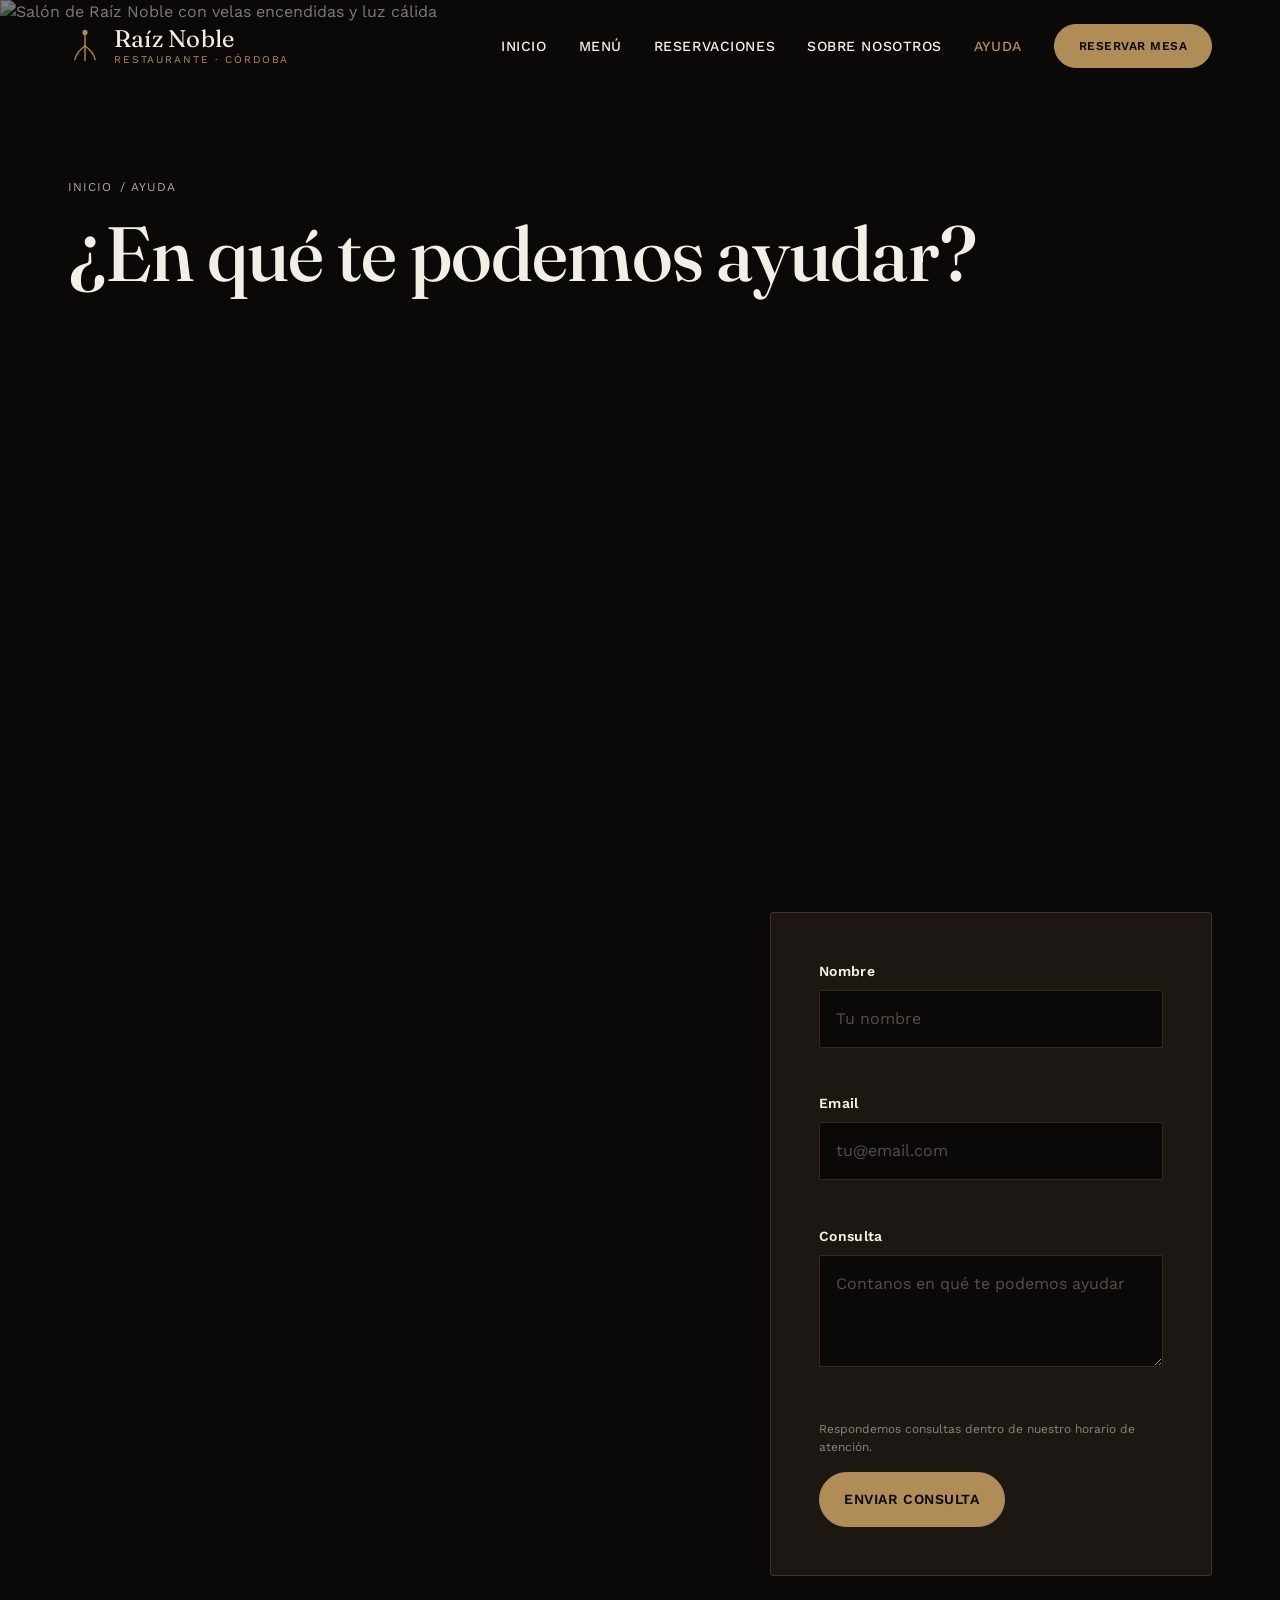
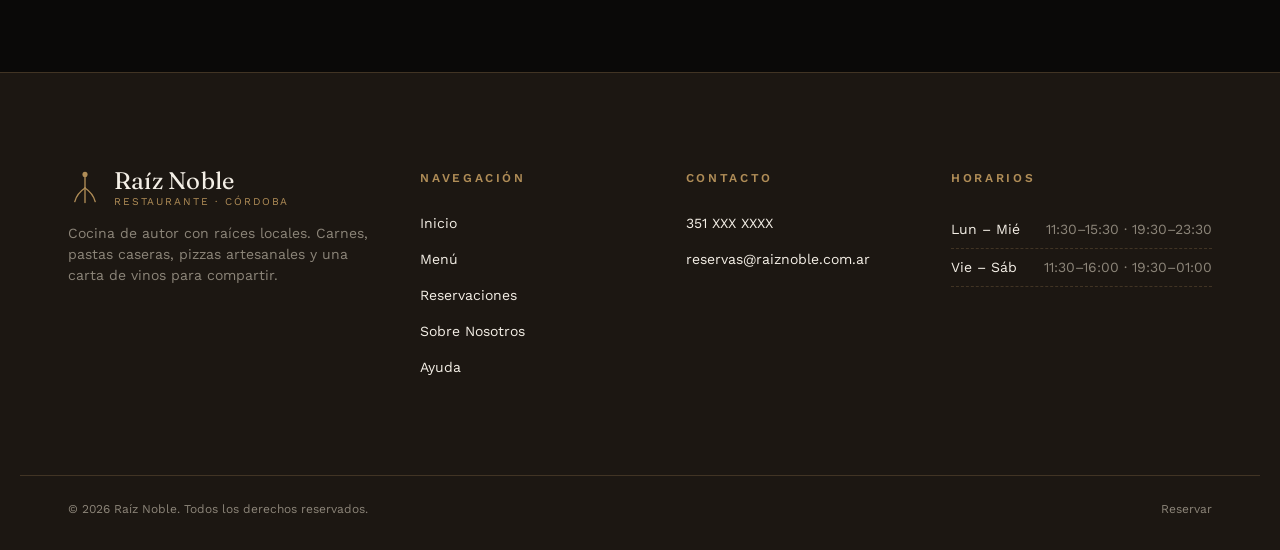
==== pages/ayuda.html @ 0150bbfa "Paginas de Reservaciones, Sobre Nosotros y Ayuda (FAQ + contacto)" ====
<!DOCTYPE html>
<html lang="es-AR">
<head>
  <meta charset="UTF-8">
  <meta name="viewport" content="width=device-width, initial-scale=1.0">
  <title>Ayuda — Raíz Noble | Preguntas frecuentes y contacto</title>
  <meta name="description" content="Respuestas a las preguntas más frecuentes sobre reservas, cancelaciones, opciones vegetarianas, delivery, medios de pago y eventos privados en Raíz Noble.">
  <meta name="robots" content="index, follow">
  <link rel="canonical" href="https://www.raiznoble.com.ar/pages/ayuda.html">

  <meta property="og:type" content="website">
  <meta property="og:site_name" content="Raíz Noble">
  <meta property="og:title" content="Ayuda — Raíz Noble">
  <meta property="og:description" content="Preguntas frecuentes y contacto directo con Raíz Noble.">
  <meta property="og:image" content="../assets/img/salon-restaurante.webp">
  <meta property="og:locale" content="es_AR">

  <link rel="icon" type="image/svg+xml" href="data:image/svg+xml,%3Csvg xmlns='http://www.w3.org/2000/svg' viewBox='0 0 40 40'%3E%3Crect width='40' height='40' rx='8' fill='%230a0908'/%3E%3Cpath d='M20 8 L20 20' stroke='%23b08d57' stroke-width='2' stroke-linecap='round'/%3E%3Cpath d='M20 20 C14 24 11 28 9 34' stroke='%23b08d57' stroke-width='2' stroke-linecap='round' fill='none'/%3E%3Cpath d='M20 20 C26 24 29 28 31 34' stroke='%23b08d57' stroke-width='2' stroke-linecap='round' fill='none'/%3E%3C/svg%3E">

  <link rel="preconnect" href="https://fonts.googleapis.com">
  <link rel="preconnect" href="https://fonts.gstatic.com" crossorigin>
  <link href="https://fonts.googleapis.com/css2?family=Fraunces:ital,opsz,wght@0,9..144,400;0,9..144,500;0,9..144,600;1,9..144,500&family=Work+Sans:wght@400;500;600;700&display=swap" rel="stylesheet">

  <link rel="stylesheet" href="../assets/css/main.css">
  <noscript><style>.reveal, .divisor-raiz { opacity: 1 !important; transform: none !important; } .reveal path, .divisor-raiz path { stroke-dashoffset: 0 !important; } .divisor-raiz circle { opacity: 1 !important; }</style></noscript>

  <script type="application/ld+json">
  {
    "@context": "https://schema.org",
    "@type": "FAQPage",
    "mainEntity": [
      { "@type": "Question", "name": "¿Cómo puedo reservar una mesa?", "acceptedAnswer": { "@type": "Answer", "text": "Podés reservar completando el formulario en la sección Reservaciones, o llamándonos por teléfono dentro de nuestro horario de atención." } },
      { "@type": "Question", "name": "¿Tienen opciones vegetarianas?", "acceptedAnswer": { "@type": "Answer", "text": "Sí, contamos con alternativas vegetarianas marcadas en el menú y opciones adaptables según disponibilidad." } },
      { "@type": "Question", "name": "¿Hacen delivery o take away?", "acceptedAnswer": { "@type": "Answer", "text": "Ofrecemos take away durante todo nuestro horario de cocina. Para delivery, te recomendamos consultar disponibilidad por teléfono." } }
    ]
  }
  </script>
</head>
<body>
  <a class="sr-only" href="#contenido-principal">Saltar al contenido principal</a>

  <header class="header" data-header>
    <div class="header__inner">
      <a class="marca" href="../index.html">
        <svg class="marca__icono" viewBox="0 0 40 40" fill="none" aria-hidden="true" focusable="false">
          <path d="M20 4 L20 20" stroke="currentColor" stroke-width="1.6" stroke-linecap="round"/>
          <path d="M20 20 C14 24 10 28 8 36" stroke="currentColor" stroke-width="1.6" stroke-linecap="round"/>
          <path d="M20 20 C26 24 30 28 32 36" stroke="currentColor" stroke-width="1.6" stroke-linecap="round"/>
          <path d="M20 20 C20 26 20 31 20 37" stroke="currentColor" stroke-width="1.6" stroke-linecap="round"/>
          <circle cx="20" cy="4" r="3" fill="currentColor"/>
        </svg>
        <span class="marca__texto">
          <span class="marca__nombre">Raíz Noble</span>
          <span class="marca__lema">Restaurante · Córdoba</span>
        </span>
      </a>
      <button class="nav-toggle" data-nav-toggle type="button" aria-expanded="false" aria-controls="nav-principal" aria-label="Abrir menú de navegación">
        <span class="nav-toggle__linea"></span>
      </button>
      <nav class="nav" id="nav-principal" data-nav aria-label="Navegación principal">
        <ul class="nav__lista">
          <li><a class="nav__link" href="../index.html">Inicio</a></li>
          <li><a class="nav__link" href="menu.html">Menú</a></li>
          <li><a class="nav__link" href="reservaciones.html">Reservaciones</a></li>
          <li><a class="nav__link" href="sobre-nosotros.html">Sobre Nosotros</a></li>
          <li><a class="nav__link" href="ayuda.html" aria-current="page">Ayuda</a></li>
          <li class="nav__cta"><a class="boton boton--sm" href="reservaciones.html">Reservar mesa</a></li>
        </ul>
      </nav>
    </div>
  </header>

  <main id="contenido-principal">
    <section class="pagina-hero" style="min-height: 40vh;">
      <div class="pagina-hero__media">
        <img src="../assets/img/salon-restaurante.webp" alt="Salón de Raíz Noble con velas encendidas y luz cálida" width="736" height="1308" fetchpriority="high">
      </div>
      <div class="pagina-hero__degrade" aria-hidden="true"></div>
      <div class="pagina-hero__contenido">
        <p class="pagina-hero__migas"><a href="../index.html">Inicio</a> / Ayuda</p>
        <h1>¿En qué te podemos ayudar?</h1>
      </div>
    </section>

    <section class="seccion">
      <div class="contenedor">
        <div class="ayuda-layout">

          <div>
            <div class="encabezado-seccion reveal">
              <p class="eyebrow">Preguntas frecuentes</p>
              <h2>Todo lo que necesitás saber</h2>
            </div>

            <div class="acordeon reveal">
              <div class="acordeon-item" data-acordeon-item>
                <button class="acordeon-item__pregunta" data-acordeon-pregunta type="button" aria-expanded="false">
                  <span>¿Cómo puedo reservar una mesa?</span>
                  <span class="acordeon-item__icono" aria-hidden="true"></span>
                </button>
                <div class="acordeon-item__respuesta"><div><p>Podés reservar completando el formulario en la sección Reservaciones, o llamándonos al 351 XXX XXXX dentro de nuestro horario de atención. Te confirmamos por teléfono o email.</p></div></div>
              </div>

              <div class="acordeon-item" data-acordeon-item>
                <button class="acordeon-item__pregunta" data-acordeon-pregunta type="button" aria-expanded="false">
                  <span>¿Puedo cancelar o modificar mi reserva?</span>
                  <span class="acordeon-item__icono" aria-hidden="true"></span>
                </button>
                <div class="acordeon-item__respuesta"><div><p>Sí, escribinos o llamanos con la mayor anticipación posible para liberar la mesa y ayudar a otros comensales. No cobramos penalidad por cancelación.</p></div></div>
              </div>

              <div class="acordeon-item" data-acordeon-item>
                <button class="acordeon-item__pregunta" data-acordeon-pregunta type="button" aria-expanded="false">
                  <span>¿Tienen opciones vegetarianas o para alergias?</span>
                  <span class="acordeon-item__icono" aria-hidden="true"></span>
                </button>
                <div class="acordeon-item__respuesta"><div><p>Sí, contamos con alternativas vegetarianas marcadas en el menú con el ícono "V" y opciones adaptables según disponibilidad. Contale a tu mozo sobre cualquier alergia antes de pedir.</p></div></div>
              </div>

              <div class="acordeon-item" data-acordeon-item>
                <button class="acordeon-item__pregunta" data-acordeon-pregunta type="button" aria-expanded="false">
                  <span>¿Hacen delivery o take away?</span>
                  <span class="acordeon-item__icono" aria-hidden="true"></span>
                </button>
                <div class="acordeon-item__respuesta"><div><p>Ofrecemos take away durante todo nuestro horario de cocina. Para delivery, te recomendamos consultarnos disponibilidad por teléfono según la zona.</p></div></div>
              </div>

              <div class="acordeon-item" data-acordeon-item>
                <button class="acordeon-item__pregunta" data-acordeon-pregunta type="button" aria-expanded="false">
                  <span>¿Qué medios de pago aceptan?</span>
                  <span class="acordeon-item__icono" aria-hidden="true"></span>
                </button>
                <div class="acordeon-item__respuesta"><div><p>Aceptamos efectivo, tarjetas de débito y crédito, y las principales billeteras virtuales. Consultá promociones bancarias vigentes con tu mozo.</p></div></div>
              </div>

              <div class="acordeon-item" data-acordeon-item>
                <button class="acordeon-item__pregunta" data-acordeon-pregunta type="button" aria-expanded="false">
                  <span>¿Tienen estacionamiento?</span>
                  <span class="acordeon-item__icono" aria-hidden="true"></span>
                </button>
                <div class="acordeon-item__respuesta"><div><p>Contamos con convenio con un estacionamiento cercano. Preguntá en recepción al llegar para conocer la ubicación exacta.</p></div></div>
              </div>

              <div class="acordeon-item" data-acordeon-item>
                <button class="acordeon-item__pregunta" data-acordeon-pregunta type="button" aria-expanded="false">
                  <span>¿Organizan eventos privados o empresariales?</span>
                  <span class="acordeon-item__icono" aria-hidden="true"></span>
                </button>
                <div class="acordeon-item__respuesta"><div><p>Sí, tenemos espacios para grupos y eventos privados. Escribinos por email contándonos la cantidad de invitados y la fecha, y armamos una propuesta a medida.</p></div></div>
              </div>

              <div class="acordeon-item" data-acordeon-item>
                <button class="acordeon-item__pregunta" data-acordeon-pregunta type="button" aria-expanded="false">
                  <span>¿Hay algún código de vestimenta?</span>
                  <span class="acordeon-item__icono" aria-hidden="true"></span>
                </button>
                <div class="acordeon-item__respuesta"><div><p>No exigimos un código de vestimenta formal, pero recomendamos un estilo casual elegante, especialmente para las cenas de fin de semana.</p></div></div>
              </div>
            </div>
          </div>

          <div>
            <div class="encabezado-seccion reveal">
              <p class="eyebrow">Contacto directo</p>
              <h2>¿No encontraste tu respuesta?</h2>
              <p class="lead">Escribinos y te respondemos a la brevedad dentro de nuestro horario de atención.</p>
            </div>

            <div class="grilla-contacto reveal" style="margin-bottom: 2rem;">
              <div class="tarjeta-info">
                <svg class="tarjeta-info__icono" viewBox="0 0 24 24" fill="none" aria-hidden="true"><path d="M4 5c0 8 7 15 15 15l2-4-6-2-1.5 2C11 14.5 9.5 13 8 11l2-1.5L8 4 4 5Z" stroke="currentColor" stroke-width="1.4" stroke-linejoin="round"/></svg>
                <div>
                  <p class="tarjeta-info__titulo">Teléfono</p>
                  <p class="tarjeta-info__valor"><a href="tel:+54351XXXXXXX">351 XXX XXXX</a></p>
                </div>
              </div>
              <div class="tarjeta-info">
                <svg class="tarjeta-info__icono" viewBox="0 0 24 24" fill="none" aria-hidden="true"><path d="M4 20l1.3-3.8A7.6 7.6 0 1 1 8.9 19L4 20Z" stroke="currentColor" stroke-width="1.4" stroke-linejoin="round"/></svg>
                <div>
                  <p class="tarjeta-info__titulo">WhatsApp</p>
                  <p class="tarjeta-info__valor"><a href="https://wa.me/54351XXXXXXX" target="_blank" rel="noopener">Escribinos</a></p>
                </div>
              </div>
            </div>

            <form class="formulario" data-formulario novalidate>
              <div class="formulario__grid">
                <div class="campo formulario__grupo formulario__grupo--completo" data-campo="nombre">
                  <label class="campo__label" for="nombre-ayuda">Nombre</label>
                  <input class="campo__control" type="text" id="nombre-ayuda" name="nombre" placeholder="Tu nombre" required>
                  <span class="campo__error" data-campo-error></span>
                </div>
                <div class="campo formulario__grupo formulario__grupo--completo" data-campo="email">
                  <label class="campo__label" for="email-ayuda">Email</label>
                  <input class="campo__control" type="email" id="email-ayuda" name="email" placeholder="tu@email.com" required>
                  <span class="campo__error" data-campo-error></span>
                </div>
                <div class="campo formulario__grupo formulario__grupo--completo" data-campo="mensaje">
                  <label class="campo__label" for="mensaje-ayuda">Consulta</label>
                  <textarea class="campo__control" id="mensaje-ayuda" name="mensaje" placeholder="Contanos en qué te podemos ayudar" required></textarea>
                  <span class="campo__error" data-campo-error></span>
                </div>
              </div>
              <div class="formulario__pie">
                <p class="formulario__nota">Respondemos consultas dentro de nuestro horario de atención.</p>
                <button class="boton" type="submit">Enviar consulta</button>
              </div>
              <div class="formulario__mensaje-estado" data-mensaje-estado role="status" aria-live="polite"></div>
            </form>
          </div>

        </div>
      </div>
    </section>
  </main>

  <footer class="footer">
    <div class="footer__grid">
      <div class="footer__marca">
        <a class="marca" href="../index.html">
          <svg class="marca__icono" viewBox="0 0 40 40" fill="none" aria-hidden="true" focusable="false">
            <path d="M20 4 L20 20" stroke="currentColor" stroke-width="1.6" stroke-linecap="round"/>
            <path d="M20 20 C14 24 10 28 8 36" stroke="currentColor" stroke-width="1.6" stroke-linecap="round"/>
            <path d="M20 20 C26 24 30 28 32 36" stroke="currentColor" stroke-width="1.6" stroke-linecap="round"/>
            <path d="M20 20 C20 26 20 31 20 37" stroke="currentColor" stroke-width="1.6" stroke-linecap="round"/>
            <circle cx="20" cy="4" r="3" fill="currentColor"/>
          </svg>
          <span class="marca__texto">
            <span class="marca__nombre">Raíz Noble</span>
            <span class="marca__lema">Restaurante · Córdoba</span>
          </span>
        </a>
        <p class="footer__descripcion">Cocina de autor con raíces locales. Carnes, pastas caseras, pizzas artesanales y una carta de vinos para compartir.</p>
      </div>
      <nav aria-label="Enlaces del sitio">
        <p class="footer__titulo">Navegación</p>
        <ul class="footer__lista">
          <li><a class="footer__link" href="../index.html">Inicio</a></li>
          <li><a class="footer__link" href="menu.html">Menú</a></li>
          <li><a class="footer__link" href="reservaciones.html">Reservaciones</a></li>
          <li><a class="footer__link" href="sobre-nosotros.html">Sobre Nosotros</a></li>
          <li><a class="footer__link" href="ayuda.html">Ayuda</a></li>
        </ul>
      </nav>
      <div>
        <p class="footer__titulo">Contacto</p>
        <ul class="footer__lista">
          <li><a class="footer__link" href="tel:+54351XXXXXXX">351 XXX XXXX</a></li>
          <li><a class="footer__link" href="mailto:reservas@raiznoble.com.ar">reservas@raiznoble.com.ar</a></li>
        </ul>
      </div>
      <div>
        <p class="footer__titulo">Horarios</p>
        <div class="horario-lista">
          <div class="horario-lista__fila"><span class="horario-lista__dia">Lun – Mié</span><span class="horario-lista__hora">11:30–15:30 · 19:30–23:30</span></div>
          <div class="horario-lista__fila"><span class="horario-lista__dia">Vie – Sáb</span><span class="horario-lista__hora">11:30–16:00 · 19:30–01:00</span></div>
        </div>
      </div>
    </div>
    <div class="footer__base">
      <p>&copy; <span data-anio>2026</span> Raíz Noble. Todos los derechos reservados.</p>
      <div class="footer__base-links">
        <a href="reservaciones.html">Reservar</a>
      </div>
    </div>
  </footer>

  <script src="../assets/js/main.js" defer></script>
</body>
</html>
---- assets/css/main.css ----
/* ============================================================
   Raíz Noble — CSS compilado desde /assets/scss (main.scss)
   No editar directamente: modificar los partials .scss y recompilar
   con: sass assets/scss/main.scss assets/css/main.css --style=compressed
   ============================================================ */

/* ---------- RESET ---------- */
*, *::before, *::after { box-sizing: border-box; margin: 0; padding: 0; }
html { scroll-behavior: smooth; -webkit-text-size-adjust: 100%; }
@media (prefers-reduced-motion: reduce) {
  html { scroll-behavior: auto; }
  *, *::before, *::after {
    animation-duration: .01ms !important;
    animation-iteration-count: 1 !important;
    transition-duration: .01ms !important;
    scroll-behavior: auto !important;
  }
}
body {
  min-height: 100vh;
  font-family: 'Work Sans', -apple-system, BlinkMacSystemFont, 'Segoe UI', sans-serif;
  background-color: #0a0908;
  color: #f4efe6;
  line-height: 1.5;
  -webkit-font-smoothing: antialiased;
}
img, picture, svg { max-width: 100%; display: block; }
a { color: inherit; }
ul, ol { list-style: none; }
button, input, select, textarea { font: inherit; color: inherit; }
button { cursor: pointer; }
table { border-collapse: collapse; }
:target { scroll-margin-top: 6rem; }

/* ---------- TIPOGRAFÍA ---------- */
h1, h2, h3, h4 {
  font-family: 'Fraunces', Georgia, 'Times New Roman', serif;
  font-weight: 600;
  line-height: 1.1;
  letter-spacing: -.01em;
  color: #f4efe6;
}
h1 { font-size: clamp(3.75rem, 6vw, 5rem); font-weight: 500; }
h2 { font-size: clamp(2.75rem, 4.5vw, 3.75rem); }
h3 { font-size: clamp(1.5rem, 2.5vw, 2rem); }
h4 { font-size: 1.125rem; font-weight: 600; }
p { max-width: 62ch; }
.texto-italica { font-style: italic; }
.texto-acento { color: #b08d57; }
.texto-atenuado { color: #8c8579; }
.eyebrow {
  font-family: 'Work Sans', sans-serif;
  font-size: .75rem;
  font-weight: 600;
  letter-spacing: .22em;
  text-transform: uppercase;
  color: #b08d57;
  display: inline-flex;
  align-items: center;
  gap: .5rem;
  margin-bottom: 1rem;
}
.eyebrow::before { content: ''; width: 28px; height: 1px; background: currentColor; }
.lead { font-size: 1.125rem; color: #8c8579; max-width: 56ch; line-height: 1.75; }
.sr-only, .visually-hidden {
  position: absolute; width: 1px; height: 1px; padding: 0; margin: -1px;
  overflow: hidden; clip: rect(0,0,0,0); white-space: nowrap; border: 0;
}

/* ---------- UTILIDADES ---------- */
.contenedor { width: 100%; max-width: 1240px; margin-inline: auto; padding-inline: 1.5rem; }
.contenedor--angosto { width: 100%; max-width: 760px; margin-inline: auto; padding-inline: 1.5rem; }
@media (min-width: 1024px) {
  .contenedor, .contenedor--angosto { padding-inline: 3rem; }
}
.seccion { padding-block: 6rem; }
@media (max-width: 767px) { .seccion { padding-block: 3rem; } }
.seccion--clara { background: #f4efe6; color: #0a0908; }
.seccion--clara h1, .seccion--clara h2, .seccion--clara h3, .seccion--clara h4 { color: #0a0908; }
.seccion--clara .texto-atenuado { color: #55504a; }
.seccion--alterna { background: #1c1712; }
.encabezado-seccion { max-width: 42rem; margin-bottom: 4rem; }
.encabezado-seccion--centrado { margin-inline: auto; text-align: center; }
.reveal {
  opacity: 0; transform: translateY(28px);
  transition: opacity 1s cubic-bezier(.16,1,.3,1), transform 1s cubic-bezier(.16,1,.3,1);
}
.reveal.is-visible { opacity: 1; transform: translateY(0); }
@media (prefers-reduced-motion: reduce) { .reveal { opacity: 1; transform: none; transition: none; } }
.reveal-retraso-1 { transition-delay: .1s; }
.reveal-retraso-2 { transition-delay: .2s; }
.reveal-retraso-3 { transition-delay: .3s; }
.reveal-retraso-4 { transition-delay: .4s; }
.reveal-retraso-5 { transition-delay: .5s; }
.reveal-retraso-6 { transition-delay: .6s; }

/* ---------- ANIMACIONES / FIRMA VISUAL ---------- */
.divisor-raiz { display: block; width: 100%; height: auto; margin-block: 3rem; color: #b08d57; }
.divisor-raiz path {
  fill: none; stroke: currentColor; stroke-width: 1.4; stroke-linecap: round;
  stroke-dasharray: 1400; stroke-dashoffset: 1400;
  transition: stroke-dashoffset 2.2s cubic-bezier(.16,1,.3,1);
}
.divisor-raiz circle { opacity: 0; transition: opacity .6s ease 1.6s; fill: #b08d57; }
.divisor-raiz.is-visible path { stroke-dashoffset: 0; }
.divisor-raiz.is-visible circle { opacity: 1; }
@media (prefers-reduced-motion: reduce) {
  .divisor-raiz path { stroke-dashoffset: 0; transition: none; }
  .divisor-raiz circle { opacity: 1; transition: none; }
}
@keyframes brasa { 0%, 100% { opacity: .55; } 50% { opacity: 1; } }
.punto-brasa { animation: brasa 2.4s ease-in-out infinite; }
@keyframes flotar { 0%, 100% { transform: translateY(0); } 50% { transform: translateY(10px); } }
.indicador-scroll { animation: flotar 2.6s ease-in-out infinite; }
@keyframes deriva {
  0% { transform: translate(0,0) scale(1); }
  50% { transform: translate(-2%,-3%) scale(1.04); }
  100% { transform: translate(0,0) scale(1); }
}
.fondo-deriva { animation: deriva 18s ease-in-out infinite; }
@media (prefers-reduced-motion: reduce) {
  .indicador-scroll, .fondo-deriva { animation: none; }
}

/* ---------- HEADER / NAV ---------- */
.header {
  position: fixed; inset-inline: 0; top: 0; z-index: 100; padding-block: 1.5rem;
  transition: background-color .4s cubic-bezier(.4,0,.2,1), padding .4s cubic-bezier(.4,0,.2,1), box-shadow .4s cubic-bezier(.4,0,.2,1);
}
.header__inner {
  width: 100%; max-width: 1240px; margin-inline: auto; padding-inline: 1.5rem;
  display: flex; justify-content: space-between; align-items: center; gap: 1.5rem;
}
@media (min-width: 1024px) { .header__inner { padding-inline: 3rem; } }
.header.is-scrolled {
  background: rgba(10,9,8,.92); backdrop-filter: blur(10px); padding-block: .75rem;
  box-shadow: 0 8px 24px rgba(0,0,0,.35); border-bottom: 1px solid rgba(176,141,87,.25);
}
/* El backdrop-filter crea un "containing block" para hijos position:fixed
   (el nav mobile), rompiendo el overlay de pantalla completa del menú.
   Se desactiva solo en mobile/tablet, donde .nav usa position:fixed. */
@media (max-width: 1023px) {
  .header.is-scrolled { backdrop-filter: none; }
}
.marca { display: flex; align-items: center; gap: .75rem; text-decoration: none; color: #f4efe6; }
.marca__icono { width: 34px; height: 34px; color: #b08d57; flex-shrink: 0; }
.marca__texto { display: flex; flex-direction: column; line-height: 1; }
.marca__nombre { font-family: 'Fraunces', serif; font-size: 1.5rem; letter-spacing: .01em; }
.marca__lema { font-size: .65rem; letter-spacing: .18em; text-transform: uppercase; color: #b08d57; margin-top: .25rem; }
@media (min-width: 1024px) {
  .nav { display: flex; justify-content: flex-end; align-items: center; gap: 3rem; }
}
@media (max-width: 1023px) {
  .nav {
    position: fixed; inset: 0; top: 0; background: #0a0908; padding: 6.5rem 2rem 2rem;
    transform: translateX(100%); transition: transform .4s cubic-bezier(.4,0,.2,1); overflow-y: auto;
  }
  .nav.is-abierto { transform: translateX(0); }
}
.nav__lista { display: flex; align-items: center; gap: 2rem; }
@media (max-width: 1023px) {
  .nav__lista { flex-direction: column; align-items: flex-start; gap: 1.5rem; }
}
.nav__link {
  font-size: .875rem; letter-spacing: .04em; text-transform: uppercase; font-weight: 500;
  text-decoration: none; color: #f4efe6; position: relative;
}
.nav__link::after {
  content: ''; position: absolute; left: 0; bottom: -.2em; width: 100%; height: 1px;
  background: #b08d57; transform: scaleX(0); transform-origin: right; transition: transform .4s cubic-bezier(.4,0,.2,1);
}
.nav__link:hover::after, .nav__link:focus-visible::after { transform: scaleX(1); transform-origin: left; }
@media (max-width: 1023px) {
  .nav__link { font-family: 'Fraunces', serif; font-size: 2rem; text-transform: none; letter-spacing: 0; }
}
.nav__link[aria-current='page'] { color: #b08d57; }
@media (max-width: 1023px) { .nav__cta { margin-top: 2rem; } }
.nav-toggle {
  border: 1px solid rgba(176,141,87,.25); background: none; cursor: pointer; padding: 0;
  display: none; position: relative; z-index: 300; width: 42px; height: 42px; border-radius: 50%;
}
@media (max-width: 1023px) { .nav-toggle { display: flex; align-items: center; justify-content: center; } }
.nav-toggle__linea, .nav-toggle__linea::before, .nav-toggle__linea::after {
  width: 18px; height: 1.5px; background: #f4efe6; transition: transform .2s ease, opacity .2s ease;
}
.nav-toggle__linea { position: relative; }
.nav-toggle__linea::before, .nav-toggle__linea::after { content: ''; position: absolute; left: 0; }
.nav-toggle__linea::before { top: -6px; }
.nav-toggle__linea::after { top: 6px; }
.nav-toggle[aria-expanded='true'] .nav-toggle__linea { background: transparent; }
.nav-toggle[aria-expanded='true'] .nav-toggle__linea::before { top: 0; transform: rotate(45deg); }
.nav-toggle[aria-expanded='true'] .nav-toggle__linea::after { top: 0; transform: rotate(-45deg); }
:is(.header__inner a, .nav__link, .nav-toggle):focus-visible { outline: 2px solid #b08d57; outline-offset: 3px; border-radius: 2px; }

/* ---------- BOTONES ---------- */
.boton, .boton--fantasma, .boton--vino, .boton--oscuro {
  display: flex; justify-content: center; align-items: center; gap: .75rem;
  font-family: 'Work Sans', sans-serif; font-size: .875rem; font-weight: 600;
  letter-spacing: .04em; text-transform: uppercase; text-decoration: none;
  padding: 1rem 1.5rem; border-radius: 999px; border: 1px solid transparent;
  transition: transform .2s ease, background-color .4s cubic-bezier(.4,0,.2,1), color .4s cubic-bezier(.4,0,.2,1), border-color .4s cubic-bezier(.4,0,.2,1);
  white-space: nowrap;
}
.boton:hover, .boton--fantasma:hover, .boton--vino:hover, .boton--oscuro:hover { transform: translateY(-2px); }
.boton { background: #b08d57; color: #0a0908; border-color: #b08d57; }
.boton:hover, .boton:focus-visible { background: #cba86e; border-color: #cba86e; }
.boton--fantasma { background: transparent; color: #f4efe6; border-color: rgba(244,239,230,.4); }
.boton--fantasma:hover, .boton--fantasma:focus-visible { border-color: #b08d57; color: #b08d57; }
.boton--vino { background: #6e1423; color: #f4efe6; border-color: #6e1423; }
.boton--vino:hover, .boton--vino:focus-visible { background: #8a1c2d; border-color: #8a1c2d; }
.boton--oscuro { background: #0a0908; color: #f4efe6; border-color: #0a0908; }
.boton--oscuro:hover, .boton--oscuro:focus-visible { background: #1c1712; }
.boton--ancho { width: 100%; }
.boton--sm { padding: .75rem 1.5rem; font-size: .75rem; }
.enlace-flecha {
  display: flex; align-items: center; gap: .5rem; font-size: .875rem; font-weight: 600;
  text-decoration: none; color: #b08d57; letter-spacing: .03em;
}
.enlace-flecha svg { width: 16px; height: 16px; transition: transform .2s ease; }
.enlace-flecha:hover svg, .enlace-flecha:focus-visible svg { transform: translateX(4px); }
:is(.boton, .boton--fantasma, .boton--vino, .boton--oscuro, .enlace-flecha):focus-visible {
  outline: 2px solid #b08d57; outline-offset: 3px; border-radius: 2px;
}

/* ---------- HERO ---------- */
.hero {
  position: relative; min-height: 100svh; display: flex; align-items: flex-end;
  color: #f4efe6; overflow: hidden;
}
.hero__media { position: absolute; inset: 0; z-index: -2; }
.hero__media img { width: 100%; height: 100%; object-fit: cover; }
.hero__degrade {
  position: absolute; inset: 0; z-index: -1;
  background: linear-gradient(180deg, rgba(10,9,8,.55) 0%, rgba(10,9,8,.35) 35%, rgba(10,9,8,.85) 88%, #0a0908 100%);
}
.hero__contenido { width: 100%; max-width: 1240px; margin-inline: auto; padding-inline: 1.5rem; padding-bottom: 6rem; max-width: 46rem; }
@media (min-width: 1024px) { .hero__contenido { padding-inline: 3rem; } }
@media (max-width: 767px) { .hero__contenido { padding-bottom: 4rem; } }
.hero__titulo { margin-bottom: 1.5rem; }
.hero__titulo em { color: #b08d57; font-style: italic; }
.hero__acciones { display: flex; align-items: center; gap: 1rem; margin-top: 2rem; flex-wrap: wrap; }
.scroll-indicador {
  position: absolute; bottom: 2rem; right: 2rem; display: flex; flex-direction: column;
  justify-content: center; align-items: center; gap: .5rem; color: rgba(244,239,230,.8);
  font-size: .75rem; letter-spacing: .18em; text-transform: uppercase;
}
.scroll-indicador__linea { width: 1px; height: 42px; background: linear-gradient(180deg, #b08d57, transparent); }
@media (max-width: 767px) { .scroll-indicador { display: none; } }
.pagina-hero {
  position: relative; min-height: 52vh; display: flex; align-items: flex-end; color: #f4efe6; overflow: hidden;
}
.pagina-hero__media { position: absolute; inset: 0; z-index: -2; }
.pagina-hero__media img { width: 100%; height: 100%; object-fit: cover; }
.pagina-hero__degrade {
  position: absolute; inset: 0; z-index: -1;
  background: linear-gradient(180deg, rgba(10,9,8,.5) 0%, rgba(10,9,8,.55) 40%, #0a0908 100%);
}
.pagina-hero__contenido { width: 100%; max-width: 1240px; margin-inline: auto; padding-inline: 1.5rem; padding-bottom: 4rem; }
@media (min-width: 1024px) { .pagina-hero__contenido { padding-inline: 3rem; } }
.pagina-hero__migas {
  display: flex; align-items: center; gap: .5rem; font-size: .75rem; letter-spacing: .08em;
  text-transform: uppercase; color: rgba(244,239,230,.7); margin-bottom: 1rem;
}
.pagina-hero__migas a { text-decoration: none; color: inherit; }
.pagina-hero__migas a:hover { color: #b08d57; }

/* ---------- TARJETAS ---------- */
.grilla-platos { display: grid; grid-template-columns: 1fr; gap: 2rem; }
@media (min-width: 480px) { .grilla-platos { grid-template-columns: repeat(2,1fr); } }
@media (min-width: 1280px) { .grilla-platos { grid-template-columns: repeat(4,1fr); gap: 1.5rem; } }
.tarjeta-plato {
  position: relative; border-radius: 4px; overflow: hidden; background: #1c1712;
  transition: transform .4s cubic-bezier(.4,0,.2,1), box-shadow .4s cubic-bezier(.4,0,.2,1);
}
.tarjeta-plato__imagen { aspect-ratio: 4/5; overflow: hidden; }
.tarjeta-plato__imagen img { width: 100%; height: 100%; object-fit: cover; display: block; transition: transform 1.2s cubic-bezier(.16,1,.3,1); }
.tarjeta-plato:hover .tarjeta-plato__imagen img, .tarjeta-plato:focus-within .tarjeta-plato__imagen img { transform: scale(1.08); }
.tarjeta-plato:hover, .tarjeta-plato:focus-within { transform: translateY(-6px); box-shadow: 0 10px 30px rgba(0,0,0,.35); }
.tarjeta-plato__cuerpo { padding: 1.5rem; }
.tarjeta-plato__categoria { font-family: 'Work Sans', sans-serif; font-size: .65rem; font-weight: 600; letter-spacing: .22em; text-transform: uppercase; color: #b08d57; }
.tarjeta-plato__nombre { font-family: 'Fraunces', serif; font-size: 1.125rem; margin-block: .5rem .25rem; }
.tarjeta-plato__precio { color: #b08d57; font-weight: 600; font-size: .875rem; }

.grilla-valores { display: grid; grid-template-columns: 1fr; gap: 2rem; }
@media (min-width: 768px) { .grilla-valores { grid-template-columns: repeat(3,1fr); } }
.tarjeta-valor {
  padding: 2rem; border: 1px solid rgba(176,141,87,.25); border-radius: 4px;
  transition: border-color .4s cubic-bezier(.4,0,.2,1), background-color .4s cubic-bezier(.4,0,.2,1);
}
.tarjeta-valor:hover { border-color: #b08d57; background: rgba(176,141,87,.04); }
.tarjeta-valor__numero { font-family: 'Work Sans', sans-serif; font-size: .75rem; font-weight: 600; letter-spacing: .22em; text-transform: uppercase; color: #8c8579; }
.tarjeta-valor__icono { width: 40px; height: 40px; color: #b08d57; margin-bottom: 1rem; }
.tarjeta-valor__titulo { margin-bottom: .75rem; }

.galeria { display: grid; grid-template-columns: repeat(2,1fr); gap: 1rem; }
@media (min-width: 768px) { .galeria { grid-template-columns: repeat(6,1fr); grid-auto-rows: 14vw; } }
.galeria__item { position: relative; border-radius: 4px; overflow: hidden; }
.galeria__item img { width: 100%; height: 100%; object-fit: cover; transition: transform 1s cubic-bezier(.16,1,.3,1); }
.galeria__item:hover img { transform: scale(1.06); }
@media (min-width: 768px) {
  .galeria__item--grande { grid-column: span 4; grid-row: span 2; }
  .galeria__item--chico { grid-column: span 2; }
}
.galeria__item figcaption {
  position: absolute; left: 1rem; bottom: 1rem; font-size: .75rem; letter-spacing: .06em;
  text-transform: uppercase; color: #f4efe6; background: rgba(10,9,8,.55); padding: .5rem .75rem; border-radius: 2px;
}

.grilla-especiales { display: grid; grid-template-columns: 1fr; gap: 1.5rem; }
@media (min-width: 768px) { .grilla-especiales { grid-template-columns: repeat(2,1fr); } }
.tarjeta-especial {
  padding: 2rem; border-radius: 4px; background: linear-gradient(160deg, rgba(110,20,35,.28), rgba(10,9,8,0));
  border: 1px solid rgba(176,141,87,.3);
}
.tarjeta-especial__nombre { margin-bottom: .75rem; }
.tarjeta-especial__precio { display: inline-block; margin-top: 1rem; color: #b08d57; font-weight: 600; }

.tarjeta-info { display: flex; align-items: flex-start; gap: 1rem; padding: 1.5rem; border: 1px solid rgba(176,141,87,.25); border-radius: 4px; }
.tarjeta-info__icono { width: 24px; height: 24px; color: #b08d57; flex-shrink: 0; margin-top: .25rem; }
.tarjeta-info__titulo { font-size: .875rem; text-transform: uppercase; letter-spacing: .05em; color: #8c8579; margin-bottom: .25rem; }
.tarjeta-info__valor { font-family: 'Fraunces', serif; font-size: 1.125rem; }
.tarjeta-info__valor a { text-decoration: none; color: inherit; }
.tarjeta-info__valor a:hover { color: #b08d57; }

/* ---------- FOOTER ---------- */
.footer { background: #1c1712; border-top: 1px solid rgba(176,141,87,.25); padding-block: 6rem 2rem; }
.footer__grid {
  width: 100%; max-width: 1240px; margin-inline: auto; padding-inline: 1.5rem;
  display: grid; grid-template-columns: 1.4fr 1fr 1fr 1.2fr; gap: 3rem;
}
@media (min-width: 1024px) { .footer__grid { padding-inline: 3rem; } }
@media (max-width: 1023px) { .footer__grid { grid-template-columns: repeat(2,1fr); } }
@media (max-width: 479px) { .footer__grid { grid-template-columns: 1fr; } }
.footer__marca { max-width: 26rem; }
.footer__descripcion { margin-top: 1rem; color: #8c8579; font-size: .875rem; }
.footer__titulo { font-family: 'Work Sans', sans-serif; font-size: .75rem; font-weight: 600; letter-spacing: .22em; text-transform: uppercase; color: #b08d57; margin-bottom: 1.5rem; }
.footer__lista { display: flex; flex-direction: column; align-items: flex-start; gap: .75rem; }
.footer__link { text-decoration: none; color: #f4efe6; font-size: .875rem; position: relative; }
.footer__link::after {
  content: ''; position: absolute; left: 0; bottom: -.2em; width: 100%; height: 1px; background: #b08d57;
  transform: scaleX(0); transform-origin: right; transition: transform .4s cubic-bezier(.4,0,.2,1);
}
.footer__link:hover::after, .footer__link:focus-visible::after { transform: scaleX(1); transform-origin: left; }
.footer__social { display: flex; align-items: center; gap: .75rem; margin-top: 2rem; }
.footer__social-link {
  display: flex; align-items: center; justify-content: center; width: 38px; height: 38px;
  border: 1px solid rgba(176,141,87,.25); border-radius: 50%; color: #f4efe6; text-decoration: none;
  transition: border-color .4s cubic-bezier(.4,0,.2,1), color .4s cubic-bezier(.4,0,.2,1);
}
.footer__social-link svg { width: 16px; height: 16px; }
.footer__social-link:hover, .footer__social-link:focus-visible { border-color: #b08d57; color: #b08d57; }
.footer__base {
  width: 100%; max-width: 1240px; margin-inline: auto; padding-inline: 1.5rem;
  display: flex; justify-content: space-between; align-items: center; gap: 1rem;
  margin-top: 6rem; padding-top: 1.5rem; border-top: 1px solid rgba(176,141,87,.25);
  font-size: .75rem; color: #8c8579; flex-wrap: wrap;
}
@media (min-width: 1024px) { .footer__base { padding-inline: 3rem; } }
.footer__base a { color: #8c8579; text-decoration: none; }
.footer__base a:hover { color: #b08d57; }
.footer__base-links { display: flex; align-items: center; gap: 1.5rem; }
.horario-lista { font-size: .875rem; }
.horario-lista__fila { display: flex; justify-content: space-between; align-items: center; padding-block: .5rem; border-bottom: 1px dashed rgba(176,141,87,.25); gap: 1rem; }
.horario-lista__dia { color: #f4efe6; }
.horario-lista__hora { color: #8c8579; text-align: right; }

/* ---------- FORMULARIOS ---------- */
.formulario { background: #1c1712; border: 1px solid rgba(176,141,87,.25); border-radius: 4px; padding: 3rem; }
@media (max-width: 479px) { .formulario { padding: 1.5rem; } }
.formulario__grid { display: grid; grid-template-columns: repeat(2,1fr); gap: 1.5rem; }
@media (max-width: 479px) { .formulario__grid { grid-template-columns: 1fr; } }
.formulario__grupo { display: flex; flex-direction: column; gap: .5rem; }
.formulario__grupo--completo { grid-column: 1 / -1; }
.formulario__pie { display: flex; justify-content: space-between; align-items: center; gap: 1rem; margin-top: 2rem; flex-wrap: wrap; }
.formulario__nota { font-size: .75rem; color: #8c8579; max-width: 24rem; }
.campo__label { font-size: .875rem; font-weight: 600; letter-spacing: .02em; }
.campo__label .campo__opcional { color: #8c8579; font-weight: 400; text-transform: none; letter-spacing: normal; }
.campo__control {
  width: 100%; padding: 1rem; background: #0a0908; border: 1px solid rgba(176,141,87,.25);
  border-radius: 2px; color: #f4efe6; transition: border-color .2s ease;
}
.campo__control::placeholder { color: #55504a; }
.campo__control:hover { border-color: rgba(176,141,87,.5); }
.campo__control:focus { border-color: #b08d57; }
.campo__control:focus-visible { outline: 2px solid #b08d57; outline-offset: 3px; border-radius: 2px; }
textarea.campo__control { resize: vertical; min-height: 7rem; }
.campo__error { font-size: .75rem; color: #cf6377; min-height: 1.1em; }
.formulario__mensaje-estado { margin-top: 1.5rem; padding: 1rem 1.5rem; border-radius: 2px; font-size: .875rem; display: none; align-items: center; gap: .75rem; }
.formulario__mensaje-estado.is-visible { display: flex; }
.formulario__mensaje-estado--exito { background: rgba(63,122,79,.15); border: 1px solid rgba(63,122,79,.5); color: #a8e0b6; }
.formulario__mensaje-estado--error { background: rgba(110,20,35,.18); border: 1px solid rgba(110,20,35,.6); color: #f2b9c2; }

/* ---------- MENÚ: tabs y listado ---------- */
.menu-tabs {
  position: sticky; top: 5.25rem; z-index: 10;
  background: linear-gradient(180deg, rgba(28,23,18,.97), rgba(10,9,8,.97));
  backdrop-filter: blur(8px);
  border-bottom: 1px solid rgba(176,141,87,.25); padding-block: 1rem; margin-bottom: 4rem;
  box-shadow: 0 16px 30px -18px rgba(0,0,0,.7);
}
.menu-tabs__scroll {
  width: 100%; max-width: 1240px; margin-inline: auto; padding-inline: 1.5rem;
  display: flex; gap: .75rem; overflow-x: auto; padding-block: .25rem;
  scroll-behavior: smooth; scrollbar-width: none; -ms-overflow-style: none;
  mask-image: linear-gradient(to right, transparent, black 3rem, black calc(100% - 3rem), transparent);
  -webkit-mask-image: linear-gradient(to right, transparent, black 3rem, black calc(100% - 3rem), transparent);
  transition: mask-image .4s cubic-bezier(.4,0,.2,1);
}
@media (min-width: 1024px) { .menu-tabs__scroll { padding-inline: 3rem; } }
.menu-tabs__scroll::-webkit-scrollbar { display: none; height: 0; }
.menu-tabs__scroll.is-inicio {
  mask-image: linear-gradient(to right, black, black calc(100% - 3rem), transparent);
  -webkit-mask-image: linear-gradient(to right, black, black calc(100% - 3rem), transparent);
}
.menu-tabs__scroll.is-final {
  mask-image: linear-gradient(to right, transparent, black 3rem, black);
  -webkit-mask-image: linear-gradient(to right, transparent, black 3rem, black);
}
.menu-tabs__scroll.is-inicio.is-final { mask-image: none; -webkit-mask-image: none; }
.menu-tabs__boton {
  border: 1px solid rgba(176,141,87,.25); background: rgba(244,239,230,.02); cursor: pointer; flex-shrink: 0;
  padding: .75rem 1.5rem; border-radius: 999px; font-size: .75rem; font-weight: 500; letter-spacing: .06em;
  text-transform: uppercase; color: #8c8579;
  transition: color .2s ease, border-color .2s ease, background-color .2s ease, transform .2s ease, box-shadow .2s ease;
}
.menu-tabs__boton:hover { color: #f4efe6; border-color: rgba(176,141,87,.6); background: rgba(176,141,87,.08); transform: translateY(-1px); }
.menu-tabs__boton.is-activo {
  background: linear-gradient(135deg, #cba86e, #b08d57); border-color: #b08d57; color: #0a0908; font-weight: 700;
  box-shadow: 0 6px 16px -4px rgba(176,141,87,.55);
}
.menu-tabs__boton:focus-visible { outline: 2px solid #b08d57; outline-offset: 3px; }
.menu-tabs__flecha {
  border: 1px solid rgba(176,141,87,.25); background: rgba(10,9,8,.85); cursor: pointer; padding: 0;
  position: absolute; top: 50%; transform: translateY(-50%); z-index: 2;
  width: 34px; height: 34px; border-radius: 50%; display: flex; align-items: center; justify-content: center;
  backdrop-filter: blur(4px); color: #f4efe6;
  transition: opacity .2s ease, border-color .2s ease, background-color .2s ease, color .2s ease, transform .2s ease;
}
.menu-tabs__flecha svg { width: 16px; height: 16px; }
.menu-tabs__flecha:hover:not(:disabled) {
  border-color: #b08d57; color: #b08d57; background: rgba(176,141,87,.14); transform: translateY(-50%) scale(1.06);
}
.menu-tabs__flecha:disabled { opacity: 0; pointer-events: none; }
.menu-tabs__flecha:focus-visible { outline: 2px solid #b08d57; outline-offset: 3px; }
.menu-tabs__flecha--izq { left: .75rem; }
.menu-tabs__flecha--der { right: .75rem; }
@media (max-width: 479px) {
  .menu-tabs__flecha { width: 30px; height: 30px; }
  .menu-tabs__flecha svg { width: 14px; height: 14px; }
}
.menu-categoria { margin-bottom: 4rem; scroll-margin-top: 8rem; }
.menu-categoria__encabezado { display: flex; justify-content: space-between; align-items: baseline; gap: 1rem; border-bottom: 1px solid rgba(176,141,87,.25); padding-bottom: 1rem; margin-bottom: 2rem; }
.menu-categoria__descripcion { margin-top: .5rem; }
.lista-platos { display: grid; grid-template-columns: 1fr; gap: 1.5rem 3rem; }
@media (min-width: 768px) { .lista-platos { grid-template-columns: repeat(2,1fr); } }
.item-plato { display: flex; justify-content: space-between; align-items: flex-start; gap: 1rem; padding-bottom: 1rem; border-bottom: 1px dashed rgba(176,141,87,.25); }
.item-plato__info { flex: 1; }
.item-plato__nombre { font-family: 'Fraunces', serif; font-size: 1.125rem; display: inline-flex; align-items: center; gap: .5rem; }
.item-plato__descripcion { margin-top: .25rem; font-size: .875rem; color: #8c8579; }
.item-plato__precio { font-family: 'Fraunces', serif; font-size: 1.125rem; color: #b08d57; white-space: nowrap; }
.etiqueta-veg { display: flex; align-items: center; justify-content: center; width: 18px; height: 18px; border-radius: 50%; background: rgba(63,122,79,.25); color: #a8e0b6; font-size: .6rem; }

/* ---------- ACORDEÓN ---------- */
.acordeon { border-top: 1px solid rgba(176,141,87,.25); }
.acordeon-item { border-bottom: 1px solid rgba(176,141,87,.25); }
.acordeon-item__pregunta {
  border: none; background: none; cursor: pointer; padding-block: 1.5rem; width: 100%;
  display: flex; justify-content: space-between; align-items: center; gap: 1.5rem;
  text-align: left; font-family: 'Fraunces', serif; font-size: 1.125rem; color: #f4efe6;
}
.acordeon-item__pregunta:focus-visible { outline: 2px solid #b08d57; outline-offset: 3px; }
.acordeon-item__icono { flex-shrink: 0; width: 28px; height: 28px; border: 1px solid rgba(176,141,87,.25); border-radius: 50%; position: relative; transition: border-color .4s cubic-bezier(.4,0,.2,1), transform .4s cubic-bezier(.4,0,.2,1); }
.acordeon-item__icono::before, .acordeon-item__icono::after { content: ''; position: absolute; top: 50%; left: 50%; background: #b08d57; transition: transform .4s cubic-bezier(.4,0,.2,1); }
.acordeon-item__icono::before { width: 10px; height: 1.4px; transform: translate(-50%,-50%); }
.acordeon-item__icono::after { width: 1.4px; height: 10px; transform: translate(-50%,-50%); }
.acordeon-item__respuesta { display: grid; grid-template-rows: 0fr; transition: grid-template-rows .4s cubic-bezier(.4,0,.2,1); }
.acordeon-item__respuesta > div { overflow: hidden; }
.acordeon-item__respuesta p { padding-bottom: 1.5rem; color: #8c8579; max-width: 60ch; }
.acordeon-item.is-abierto .acordeon-item__respuesta { grid-template-rows: 1fr; }
.acordeon-item.is-abierto .acordeon-item__icono { border-color: #b08d57; }
.acordeon-item.is-abierto .acordeon-item__icono::after { transform: translate(-50%,-50%) rotate(90deg); opacity: 0; }
.acordeon-item.is-abierto .acordeon-item__pregunta { color: #b08d57; }

/* ---------- PÁGINA: INICIO ---------- */
.manifiesto { width: 100%; max-width: 760px; margin-inline: auto; padding-inline: 1.5rem; text-align: center; }
@media (min-width: 1024px) { .manifiesto { padding-inline: 3rem; } }
.manifiesto p { margin-inline: auto; font-family: 'Fraunces', serif; font-size: clamp(1.5rem, 3vw, 2rem); font-weight: 400; line-height: 1.5; max-width: 40ch; }
.bloque-historia { display: grid; grid-template-columns: 1fr; gap: 4rem; align-items: center; }
@media (min-width: 1024px) { .bloque-historia { grid-template-columns: .9fr 1.1fr; } }
.bloque-historia__imagen { aspect-ratio: 4/5; overflow: hidden; border-radius: 4px; }
.bloque-historia__imagen img { width: 100%; height: 100%; object-fit: cover; display: block; }
.banner-reserva { position: relative; overflow: hidden; border-radius: 4px; }
.banner-reserva__media { position: absolute; inset: 0; z-index: -2; }
.banner-reserva__media img { width: 100%; height: 100%; object-fit: cover; }
.banner-reserva__degrade { position: absolute; inset: 0; z-index: -1; background: linear-gradient(90deg, rgba(10,9,8,.92) 20%, rgba(10,9,8,.55) 100%); }
.banner-reserva__contenido { padding: 6rem 3rem; max-width: 34rem; }
@media (max-width: 767px) { .banner-reserva__contenido { padding: 3rem 1.5rem; } }

/* ---------- PÁGINA: SOBRE NOSOTROS ---------- */
.franja-cita { border-left: 2px solid #b08d57; padding-left: 1.5rem; }
.franja-cita blockquote { font-family: 'Fraunces', serif; font-style: italic; font-size: clamp(1.125rem, 2.4vw, 1.5rem); line-height: 1.75; }
.franja-cita cite { display: block; margin-top: 1rem; font-style: normal; font-size: .875rem; color: #8c8579; }

/* ---------- PÁGINA: RESERVACIONES ---------- */
.reserva-layout { display: grid; grid-template-columns: 1fr; gap: 4rem; }
@media (min-width: 1024px) { .reserva-layout { grid-template-columns: 1fr 1fr; align-items: start; } }
.reserva-lateral { aspect-ratio: 3/4; overflow: hidden; border-radius: 4px; }
.reserva-lateral img { width: 100%; height: 100%; object-fit: cover; display: block; }
@media (max-width: 1023px) { .reserva-lateral { aspect-ratio: 16/9; } }
.lista-info { display: flex; flex-direction: column; gap: 1rem; margin-top: 1.5rem; }

/* ---------- PÁGINA: AYUDA ---------- */
.ayuda-layout { display: grid; grid-template-columns: 1fr; gap: 4rem; }
@media (min-width: 1024px) { .ayuda-layout { grid-template-columns: 1.3fr .9fr; } }
.grilla-contacto { display: grid; grid-template-columns: 1fr; gap: 1rem; }
@media (min-width: 480px) { .grilla-contacto { grid-template-columns: repeat(2,1fr); } }

/* ---------- PÁGINA: MENÚ ---------- */
.menu-intro { width: 100%; max-width: 760px; margin-inline: auto; padding-inline: 1.5rem; text-align: center; padding-bottom: 3rem; }
@media (min-width: 1024px) { .menu-intro { padding-inline: 3rem; } }
.menu-nota-final { width: 100%; max-width: 760px; margin-inline: auto; padding-inline: 1.5rem; text-align: center; border-top: 1px solid rgba(176,141,87,.25); padding-top: 4rem; padding-bottom: 5rem; }
@media (min-width: 1024px) { .menu-nota-final { padding-inline: 3rem; } }
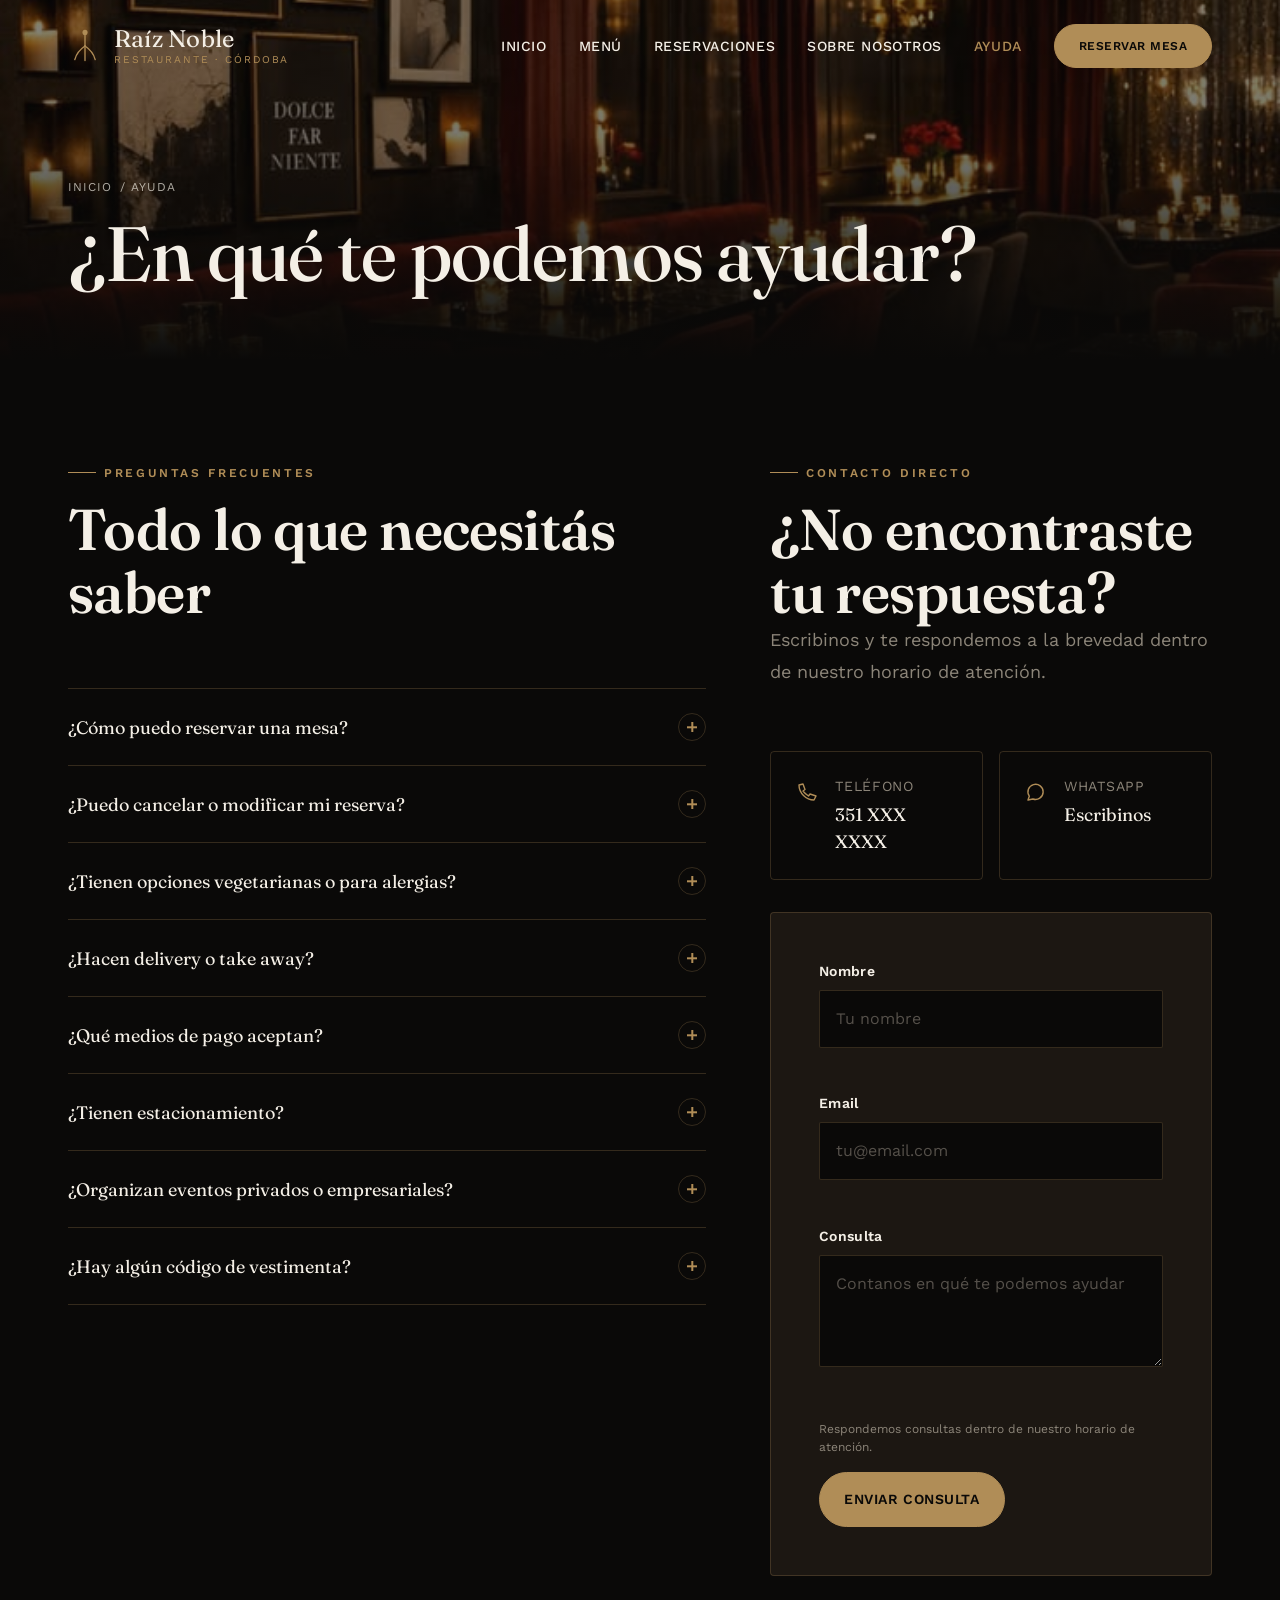
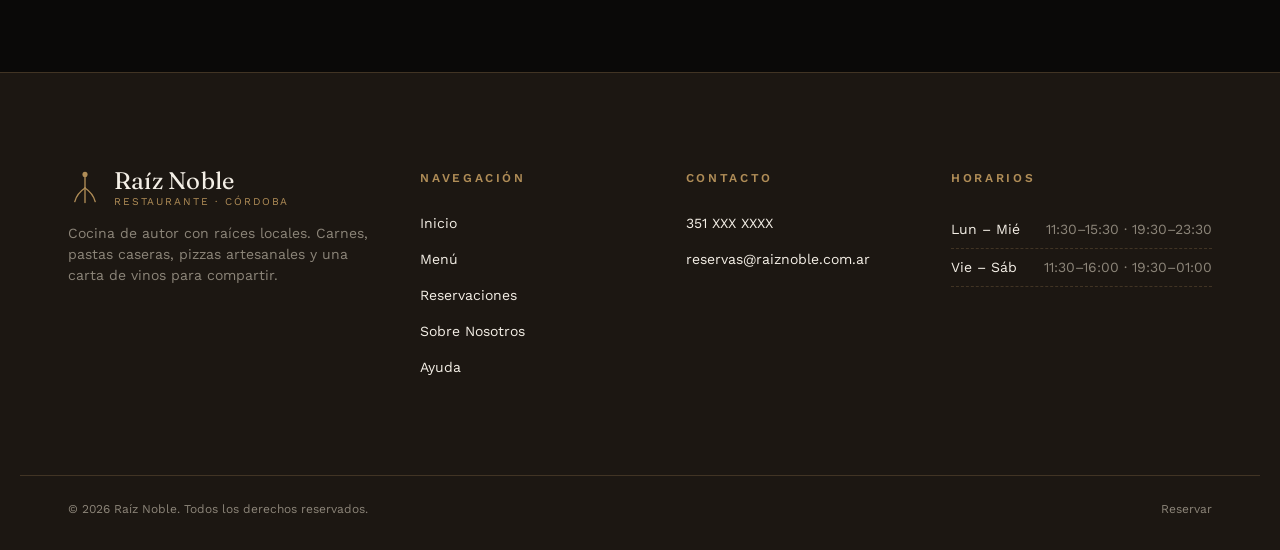
==== commit 68b16a29: "Fix: favicon como archivo externo en vez de data-URI inline" ====
--- a/pages/ayuda.html
+++ b/pages/ayuda.html
@@ -15,7 +15,7 @@
   <meta property="og:image" content="../assets/img/salon-restaurante.webp">
   <meta property="og:locale" content="es_AR">
 
-  <link rel="icon" type="image/svg+xml" href="data:image/svg+xml,%3Csvg xmlns='http://www.w3.org/2000/svg' viewBox='0 0 40 40'%3E%3Crect width='40' height='40' rx='8' fill='%230a0908'/%3E%3Cpath d='M20 8 L20 20' stroke='%23b08d57' stroke-width='2' stroke-linecap='round'/%3E%3Cpath d='M20 20 C14 24 11 28 9 34' stroke='%23b08d57' stroke-width='2' stroke-linecap='round' fill='none'/%3E%3Cpath d='M20 20 C26 24 29 28 31 34' stroke='%23b08d57' stroke-width='2' stroke-linecap='round' fill='none'/%3E%3C/svg%3E">
+  <link rel="icon" type="image/svg+xml" href="../assets/img/favicon.svg">
 
   <link rel="preconnect" href="https://fonts.googleapis.com">
   <link rel="preconnect" href="https://fonts.gstatic.com" crossorigin>
